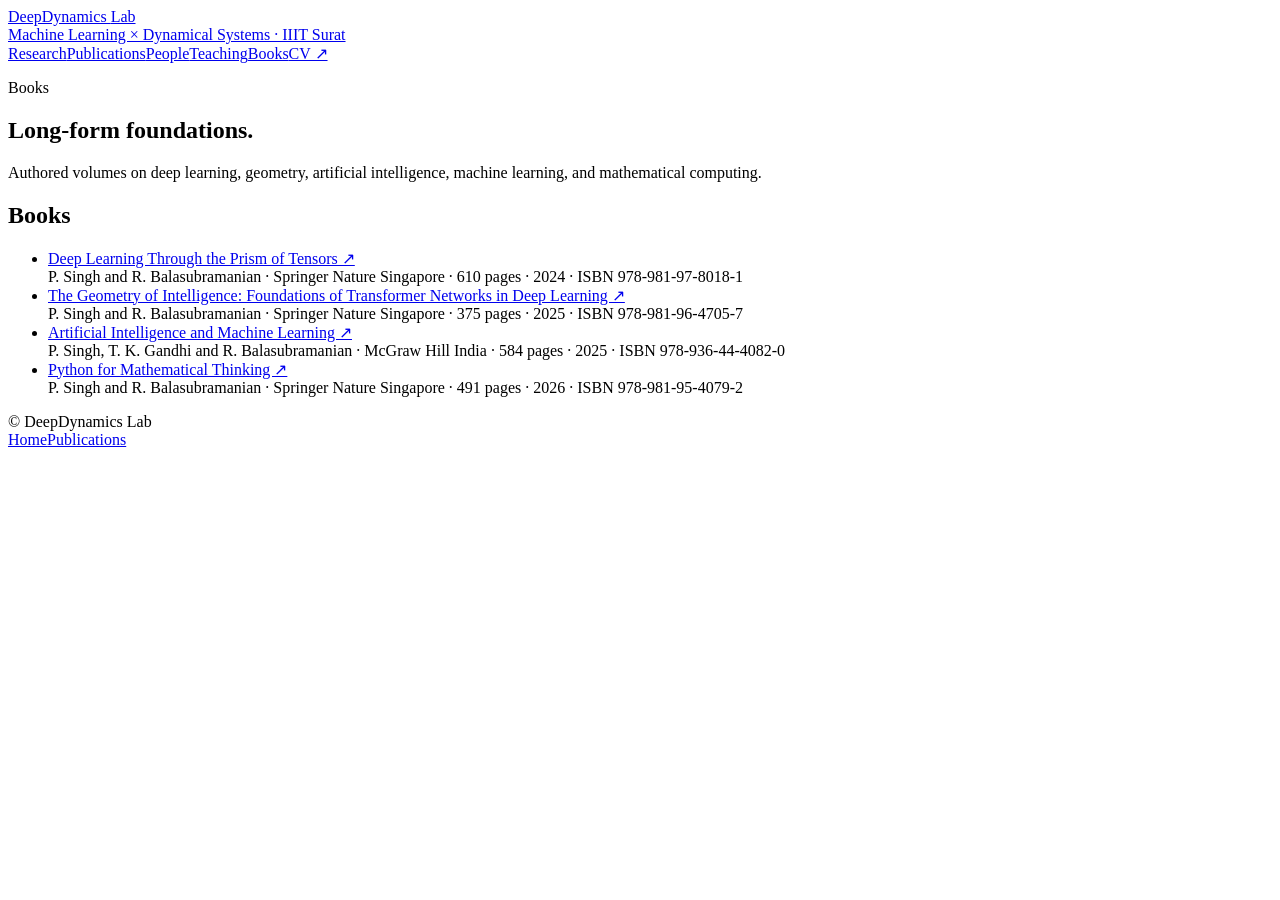
==== books.html @ ac1336f7 "Create books.html" ====
<!doctype html><html lang="en"><head>
<meta charset="utf-8"><meta name="viewport" content="width=device-width, initial-scale=1">
<title>Books — DeepDynamics Lab</title><meta name="description" content="Books authored by the principal investigator of DeepDynamics Lab."><meta name="theme-color" content="#faf9f6"><link rel="stylesheet" href="styles.css"></head><body>
<div class="site"><header class="site-header"><a class="identity" href="index.html"><div class="wordmark">DeepDynamics <span>Lab</span></div><div class="identity-note">Machine Learning × Dynamical Systems · IIIT Surat</div></a><nav><a href="research.html">Research</a><a href="publications.html">Publications</a><a href="people.html">People</a><a href="teaching.html">Teaching</a><a class="active" href="books.html">Books</a><a class="external" href="https://drive.google.com/file/d/1ygMI42JPWckaMPvj8bnyHL1bq5O3bS6b/view" target="_blank" rel="noopener">CV ↗</a></nav></header>
<main>
<section class="page-header"><p class="eyebrow">Books</p><h1>Long-form foundations.</h1><p>Authored volumes on deep learning, geometry, artificial intelligence, machine learning, and mathematical computing.</p></section>
<section class="section"><h2 class="section-title">Books</h2><div class="section-body"><ul class="book-list">
<li class="book-item"><div class="book-title"><a href="https://link.springer.com/book/9789819780181" target="_blank" rel="noopener">Deep Learning Through the Prism of Tensors ↗</a></div><div class="book-meta">P. Singh and R. Balasubramanian · Springer Nature Singapore · 610 pages · 2024 · ISBN 978-981-97-8018-1</div></li>
<li class="book-item"><div class="book-title"><a href="https://link.springer.com/book/9789819647057" target="_blank" rel="noopener">The Geometry of Intelligence: Foundations of Transformer Networks in Deep Learning ↗</a></div><div class="book-meta">P. Singh and R. Balasubramanian · Springer Nature Singapore · 375 pages · 2025 · ISBN 978-981-96-4705-7</div></li>
<li class="book-item"><div class="book-title"><a href="https://www.mheducation.co.in/artificial-intelligence-and-machine-learning-9789364440820-india#tab-label-product-description-title" target="_blank" rel="noopener">Artificial Intelligence and Machine Learning ↗</a></div><div class="book-meta">P. Singh, T. K. Gandhi and R. Balasubramanian · McGraw Hill India · 584 pages · 2025 · ISBN 978-936-44-4082-0</div></li>
<li class="book-item"><div class="book-title"><a href="https://link.springer.com/book/9789819540792" target="_blank" rel="noopener">Python for Mathematical Thinking ↗</a></div><div class="book-meta">P. Singh and R. Balasubramanian · Springer Nature Singapore · 491 pages · 2026 · ISBN 978-981-95-4079-2</div></li>
</ul></div></section>
</main><footer class="site-footer"><div>© <span data-year></span> DeepDynamics Lab</div><div class="footer-links"><a href="index.html">Home</a><a href="publications.html">Publications</a></div></footer></div><script src="script.js"></script></body></html>
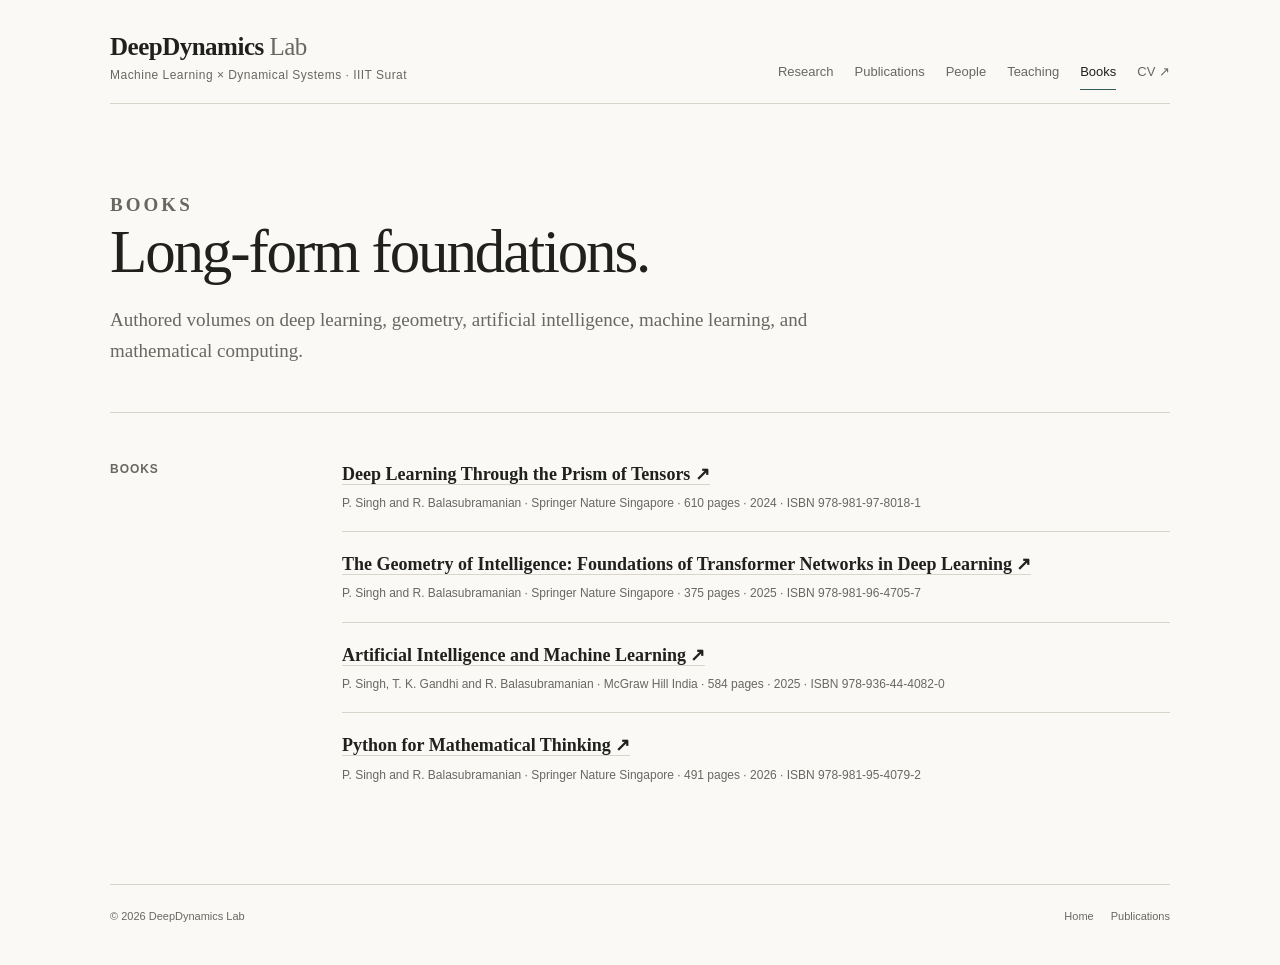
==== commit b32f6d1f: "Update books.html" ====
--- a/books.html
+++ b/books.html
@@ -1,6 +1,6 @@
 <!doctype html><html lang="en"><head>
 <meta charset="utf-8"><meta name="viewport" content="width=device-width, initial-scale=1">
-<title>Books — DeepDynamics Lab</title><meta name="description" content="Books authored by the principal investigator of DeepDynamics Lab."><meta name="theme-color" content="#faf9f6"><link rel="stylesheet" href="styles.css"></head><body>
+<title>Books — DeepDynamics Lab</title><meta name="description" content="Books authored by the principal investigator of DeepDynamics Lab."><meta name="theme-color" content="#faf9f6"><link rel="icon" type="image/png" href="favicon.png"><link rel="stylesheet" href="styles.css"></head><body>
 <div class="site"><header class="site-header"><a class="identity" href="index.html"><div class="wordmark">DeepDynamics <span>Lab</span></div><div class="identity-note">Machine Learning × Dynamical Systems · IIIT Surat</div></a><nav><a href="research.html">Research</a><a href="publications.html">Publications</a><a href="people.html">People</a><a href="teaching.html">Teaching</a><a class="active" href="books.html">Books</a><a class="external" href="https://drive.google.com/file/d/1ygMI42JPWckaMPvj8bnyHL1bq5O3bS6b/view" target="_blank" rel="noopener">CV ↗</a></nav></header>
 <main>
 <section class="page-header"><p class="eyebrow">Books</p><h1>Long-form foundations.</h1><p>Authored volumes on deep learning, geometry, artificial intelligence, machine learning, and mathematical computing.</p></section>
--- a/styles.css
+++ b/styles.css
@@ -0,0 +1,389 @@
+:root {
+  --paper: #faf9f6;
+  --paper-2: #f3f1ec;
+  --ink: #20201e;
+  --muted: #696762;
+  --faint: #918e87;
+  --rule: #d9d5cd;
+  --accent: #315b57;
+  --accent-soft: #e8efed;
+  --max: 1060px;
+  --serif: "Iowan Old Style", "Palatino Linotype", Palatino, "Book Antiqua", Georgia, serif;
+  --sans: Inter, ui-sans-serif, -apple-system, BlinkMacSystemFont, "Segoe UI", Helvetica, Arial, sans-serif;
+}
+
+* { box-sizing: border-box; }
+html { scroll-behavior: smooth; }
+body {
+  margin: 0;
+  background: var(--paper);
+  color: var(--ink);
+  font-family: var(--sans);
+  line-height: 1.62;
+  -webkit-font-smoothing: antialiased;
+  text-rendering: optimizeLegibility;
+}
+
+a { color: inherit; text-decoration: none; }
+a:hover { color: var(--accent); }
+img { max-width: 100%; display: block; }
+
+.site {
+  width: min(calc(100% - 40px), var(--max));
+  margin: 0 auto;
+}
+
+.site-header {
+  display: grid;
+  grid-template-columns: 1fr auto;
+  gap: 28px;
+  align-items: end;
+  padding: 34px 0 18px;
+  border-bottom: 1px solid var(--rule);
+}
+
+.identity { display: inline-block; }
+.wordmark {
+  font-family: var(--serif);
+  font-size: 25px;
+  line-height: 1;
+  letter-spacing: -0.02em;
+  font-weight: 700;
+}
+.wordmark span { font-weight: 400; color: var(--muted); }
+.identity-note {
+  margin-top: 7px;
+  color: var(--muted);
+  font-size: 12px;
+  letter-spacing: .04em;
+}
+
+nav {
+  display: flex;
+  align-items: center;
+  gap: 21px;
+  flex-wrap: wrap;
+  justify-content: flex-end;
+}
+nav a {
+  position: relative;
+  font-size: 13px;
+  color: var(--muted);
+  padding: 3px 0;
+}
+nav a::after {
+  content: "";
+  position: absolute;
+  left: 0;
+  right: 100%;
+  bottom: -5px;
+  height: 1px;
+  background: var(--accent);
+  transition: right .16s ease;
+}
+nav a:hover::after,
+nav a.active::after { right: 0; }
+nav a.active { color: var(--ink); }
+nav a.external::after { display: none; }
+
+main { padding-bottom: 34px; }
+
+.hero {
+  min-height: 510px;
+  display: grid;
+  grid-template-columns: minmax(0, 1fr) 230px;
+  gap: 78px;
+  align-items: center;
+  padding: 72px 0 66px;
+  border-bottom: 1px solid var(--rule);
+}
+.eyebrow {
+  margin: 0 0 17px;
+  color: var(--accent);
+  font-size: 11px;
+  font-weight: 650;
+  letter-spacing: .16em;
+  text-transform: uppercase;
+}
+.hero h1,
+.page-header h1 {
+  font-family: var(--serif);
+  font-weight: 500;
+  letter-spacing: -0.035em;
+}
+.hero h1 {
+  max-width: 760px;
+  margin: 0;
+  font-size: clamp(44px, 6.3vw, 72px);
+  line-height: .99;
+}
+.hero .dek {
+  max-width: 670px;
+  margin: 28px 0 0;
+  color: var(--muted);
+  font-family: var(--serif);
+  font-size: 20px;
+  line-height: 1.55;
+}
+.hero .labline {
+  margin: 19px 0 0;
+  color: var(--muted);
+  font-size: 13px;
+}
+.hero .labline a { border-bottom: 1px solid var(--rule); }
+.hero-links {
+  display: flex;
+  flex-wrap: wrap;
+  gap: 18px 26px;
+  margin-top: 30px;
+}
+.text-link {
+  display: inline-flex;
+  gap: 8px;
+  align-items: baseline;
+  font-size: 13px;
+  font-weight: 650;
+}
+.text-link::after { content: "→"; font-weight: 400; color: var(--faint); transition: transform .15s ease; }
+.text-link:hover::after { transform: translateX(3px); }
+.text-link.external::after { content: "↗"; }
+
+.portrait-wrap { align-self: center; }
+.portrait {
+  width: 210px;
+  aspect-ratio: 1 / 1;
+  object-fit: cover;
+  object-position: center 18%;
+  border-radius: 50%;
+  filter: saturate(.72) contrast(.98);
+  border: 1px solid var(--rule);
+}
+.portrait-caption {
+  margin-top: 11px;
+  color: var(--muted);
+  font-size: 11px;
+  line-height: 1.5;
+}
+.portrait-caption strong { color: var(--ink); font-weight: 650; }
+
+.section {
+  display: grid;
+  grid-template-columns: 190px minmax(0, 1fr);
+  gap: 42px;
+  padding: 47px 0;
+  border-bottom: 1px solid var(--rule);
+}
+.section:last-child { border-bottom: 0; }
+.section-title {
+  margin: 0;
+  font-size: 12px;
+  font-weight: 650;
+  letter-spacing: .08em;
+  text-transform: uppercase;
+  color: var(--muted);
+}
+.section-body { min-width: 0; }
+.section-lead {
+  margin: -5px 0 25px;
+  max-width: 720px;
+  font-family: var(--serif);
+  font-size: 21px;
+  line-height: 1.55;
+}
+
+.work-list,
+.plain-list,
+.people-list,
+.course-list,
+.book-list,
+.link-list,
+.theme-list {
+  list-style: none;
+  margin: 0;
+  padding: 0;
+}
+.work-item {
+  display: grid;
+  grid-template-columns: 62px minmax(0, 1fr);
+  gap: 19px;
+  padding: 18px 0;
+  border-top: 1px solid var(--rule);
+}
+.work-item:first-child { border-top: 0; padding-top: 0; }
+.work-year {
+  color: var(--faint);
+  font-size: 12px;
+  font-variant-numeric: tabular-nums;
+}
+.work-title {
+  margin: 0;
+  font-family: var(--serif);
+  font-size: 18px;
+  line-height: 1.35;
+  font-weight: 600;
+}
+.work-meta {
+  margin-top: 7px;
+  color: var(--muted);
+  font-size: 12px;
+  line-height: 1.55;
+}
+.work-notes {
+  margin-top: 5px;
+  color: var(--faint);
+  font-size: 11px;
+}
+
+.page-header {
+  padding: 65px 0 45px;
+  border-bottom: 1px solid var(--rule);
+}
+.page-header h1 {
+  margin: 0;
+  font-size: clamp(42px, 5vw, 61px);
+  line-height: 1.03;
+}
+.page-header p {
+  max-width: 720px;
+  margin: 21px 0 0;
+  color: var(--muted);
+  font-family: var(--serif);
+  font-size: 19px;
+}
+.page-actions { margin-top: 23px; display: flex; flex-wrap: wrap; gap: 22px; }
+
+.theme-item {
+  display: grid;
+  grid-template-columns: 44px minmax(0, 1fr);
+  gap: 18px;
+  padding: 24px 0;
+  border-top: 1px solid var(--rule);
+}
+.theme-item:first-child { border-top: 0; padding-top: 0; }
+.theme-no { color: var(--faint); font-family: var(--serif); font-size: 15px; }
+.theme-item h2, .theme-item h3 {
+  margin: 0 0 8px;
+  font-family: var(--serif);
+  font-size: 23px;
+  font-weight: 600;
+  letter-spacing: -.015em;
+}
+.theme-item p { margin: 0; color: var(--muted); max-width: 720px; }
+
+.prose {
+  max-width: 760px;
+  font-family: var(--serif);
+  font-size: 18px;
+  line-height: 1.72;
+}
+.prose p { margin: 0 0 1.2em; }
+.prose p:last-child { margin-bottom: 0; }
+
+.inspiration {
+  padding: 19px 0;
+  border-top: 1px solid var(--rule);
+}
+.inspiration:first-child { border-top: 0; padding-top: 0; }
+.inspiration h3 { margin: 0 0 7px; font-family: var(--serif); font-size: 19px; }
+.inspiration p { margin: 0 0 9px; color: var(--muted); font-size: 13px; }
+.inline-links { display: flex; flex-wrap: wrap; gap: 16px; }
+.inline-links a { font-size: 12px; font-weight: 650; border-bottom: 1px solid var(--rule); }
+
+.pi-profile {
+  display: grid;
+  grid-template-columns: minmax(0, 1fr) 180px;
+  gap: 54px;
+  align-items: start;
+}
+.pi-profile h2 { margin: 0 0 5px; font-family: var(--serif); font-size: 29px; font-weight: 600; }
+.pi-role { margin: 0 0 18px; color: var(--muted); font-size: 13px; }
+.pi-profile p { margin: 0 0 18px; max-width: 700px; color: var(--muted); }
+.pi-profile .portrait { width: 180px; }
+.degree-list { list-style: none; padding: 0; margin: 23px 0 0; }
+.degree-list li { padding: 9px 0; border-top: 1px solid var(--rule); font-size: 12px; color: var(--muted); }
+.degree-list strong { display: inline-block; min-width: 58px; color: var(--ink); font-weight: 650; }
+
+.people-list {
+  display: grid;
+  grid-template-columns: repeat(2, minmax(0, 1fr));
+  column-gap: 48px;
+}
+.people-list li { padding: 15px 0; border-top: 1px solid var(--rule); }
+.people-list li:nth-child(-n+2) { border-top: 0; padding-top: 0; }
+.people-name { font-family: var(--serif); font-size: 17px; font-weight: 600; }
+.people-affil { margin-top: 3px; color: var(--muted); font-size: 12px; }
+
+.course-item, .book-item, .resource-item {
+  padding: 18px 0;
+  border-top: 1px solid var(--rule);
+}
+.course-item:first-child, .book-item:first-child, .resource-item:first-child { border-top: 0; padding-top: 0; }
+.course-head { display: flex; justify-content: space-between; gap: 20px; align-items: baseline; }
+.course-title, .book-title, .resource-title {
+  font-family: var(--serif);
+  font-size: 18px;
+  font-weight: 600;
+}
+.course-code { color: var(--faint); font-size: 11px; letter-spacing: .04em; }
+.course-meta, .book-meta, .resource-meta { margin-top: 5px; color: var(--muted); font-size: 12px; }
+.course-item a, .book-item a, .resource-item a { border-bottom: 1px solid var(--rule); }
+
+.contact-line {
+  font-family: var(--serif);
+  font-size: 19px;
+  line-height: 1.55;
+}
+.contact-line a { border-bottom: 1px solid var(--rule); }
+
+.site-footer {
+  display: flex;
+  justify-content: space-between;
+  gap: 24px;
+  flex-wrap: wrap;
+  padding: 23px 0 38px;
+  border-top: 1px solid var(--rule);
+  color: var(--muted);
+  font-size: 11px;
+}
+.footer-links { display: flex; gap: 17px; flex-wrap: wrap; }
+.footer-links a { border-bottom: 1px solid transparent; }
+.footer-links a:hover { border-color: var(--rule); }
+
+@media (max-width: 800px) {
+  .site { width: min(calc(100% - 30px), var(--max)); }
+  .site-header { grid-template-columns: 1fr; align-items: start; gap: 16px; padding-top: 25px; }
+  nav { justify-content: flex-start; gap: 15px 19px; }
+  .hero { grid-template-columns: 1fr 155px; gap: 35px; min-height: 0; padding: 55px 0; }
+  .portrait { width: 155px; }
+  .section { grid-template-columns: 145px minmax(0,1fr); gap: 28px; }
+  .pi-profile { grid-template-columns: 1fr 150px; gap: 30px; }
+  .pi-profile .portrait { width: 150px; }
+}
+
+@media (max-width: 600px) {
+  .site { width: min(calc(100% - 26px), var(--max)); }
+  .identity-note { display: none; }
+  nav { flex-wrap: nowrap; overflow-x: auto; padding-bottom: 7px; scrollbar-width: none; }
+  nav::-webkit-scrollbar { display: none; }
+  .hero { grid-template-columns: 1fr; gap: 36px; padding: 48px 0 42px; }
+  .portrait-wrap { display: grid; grid-template-columns: 120px 1fr; gap: 17px; align-items: end; }
+  .portrait { width: 120px; }
+  .portrait-caption { margin: 0 0 2px; }
+  .hero .dek { font-size: 18px; }
+  .section { grid-template-columns: 1fr; gap: 20px; padding: 35px 0; }
+  .section-title { padding-bottom: 8px; border-bottom: 0; }
+  .work-item { grid-template-columns: 46px minmax(0,1fr); gap: 13px; }
+  .page-header { padding: 48px 0 35px; }
+  .page-header p { font-size: 17px; }
+  .pi-profile { grid-template-columns: 1fr; }
+  .pi-profile .portrait { width: 130px; order: -1; }
+  .people-list { grid-template-columns: 1fr; }
+  .people-list li:nth-child(2) { border-top: 1px solid var(--rule); padding-top: 15px; }
+  .course-head { display: block; }
+  .course-code { display: block; margin-top: 4px; }
+}
+
+@media (prefers-reduced-motion: reduce) {
+  html { scroll-behavior: auto; }
+  nav a::after, .text-link::after { transition: none; }
+}
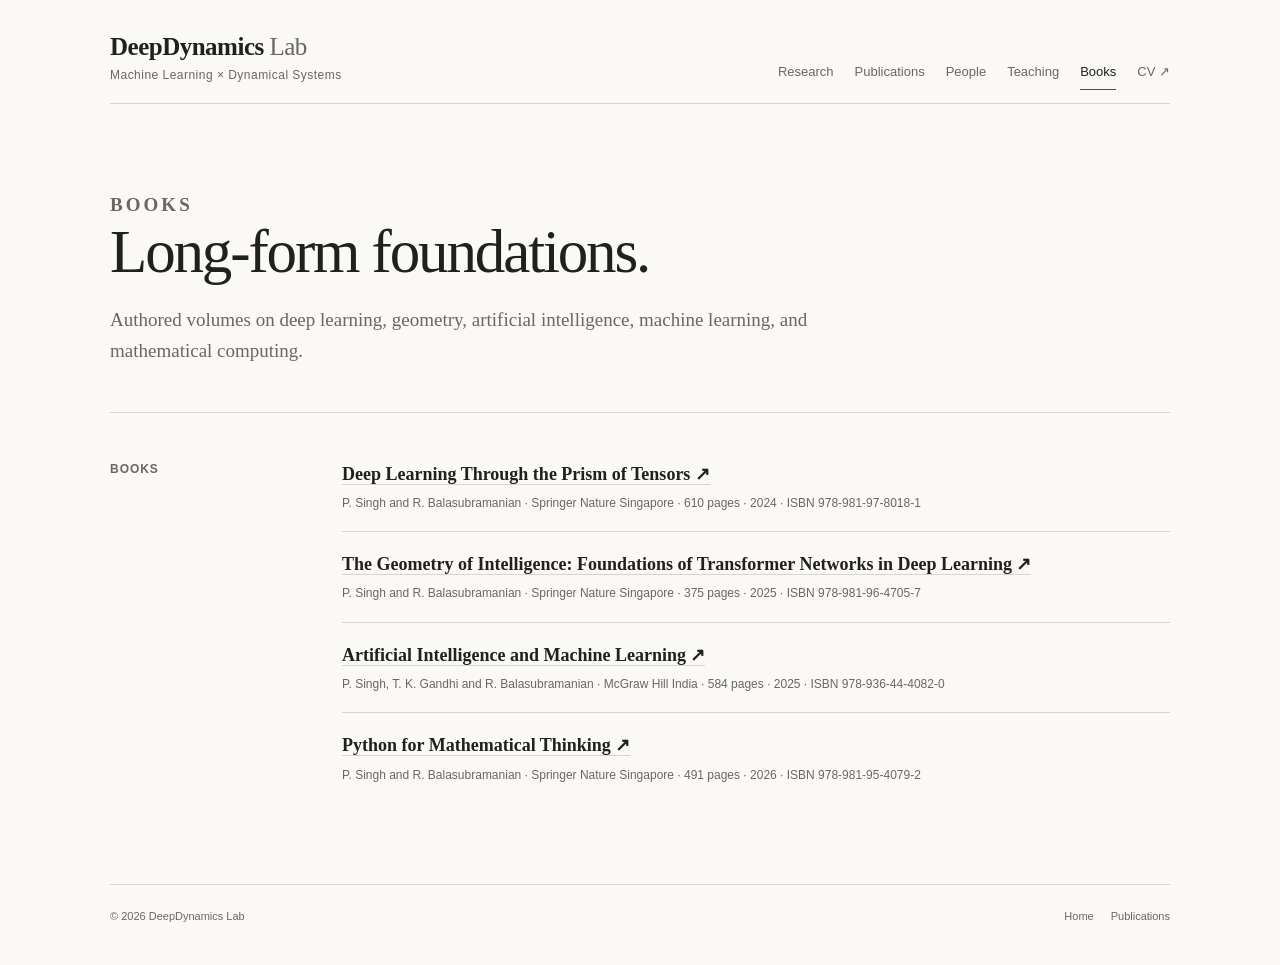
==== commit ada00882: "Update books.html" ====
--- a/books.html
+++ b/books.html
@@ -1,7 +1,7 @@
 <!doctype html><html lang="en"><head>
 <meta charset="utf-8"><meta name="viewport" content="width=device-width, initial-scale=1">
 <title>Books — DeepDynamics Lab</title><meta name="description" content="Books authored by the principal investigator of DeepDynamics Lab."><meta name="theme-color" content="#faf9f6"><link rel="icon" type="image/png" href="favicon.png"><link rel="stylesheet" href="styles.css"></head><body>
-<div class="site"><header class="site-header"><a class="identity" href="index.html"><div class="wordmark">DeepDynamics <span>Lab</span></div><div class="identity-note">Machine Learning × Dynamical Systems · IIIT Surat</div></a><nav><a href="research.html">Research</a><a href="publications.html">Publications</a><a href="people.html">People</a><a href="teaching.html">Teaching</a><a class="active" href="books.html">Books</a><a class="external" href="https://drive.google.com/file/d/1ygMI42JPWckaMPvj8bnyHL1bq5O3bS6b/view" target="_blank" rel="noopener">CV ↗</a></nav></header>
+<div class="site"><header class="site-header"><a class="identity" href="index.html"><div class="wordmark">DeepDynamics <span>Lab</span></div><div class="identity-note">Machine Learning × Dynamical Systems </div></a><nav><a href="research.html">Research</a><a href="publications.html">Publications</a><a href="people.html">People</a><a href="teaching.html">Teaching</a><a class="active" href="books.html">Books</a><a class="external" href="https://drive.google.com/file/d/1ygMI42JPWckaMPvj8bnyHL1bq5O3bS6b/view" target="_blank" rel="noopener">CV ↗</a></nav></header>
 <main>
 <section class="page-header"><p class="eyebrow">Books</p><h1>Long-form foundations.</h1><p>Authored volumes on deep learning, geometry, artificial intelligence, machine learning, and mathematical computing.</p></section>
 <section class="section"><h2 class="section-title">Books</h2><div class="section-body"><ul class="book-list">
--- a/styles.css
+++ b/styles.css
@@ -387,3 +387,422 @@
   html { scroll-behavior: auto; }
   nav a::after, .text-link::after { transition: none; }
 }
+
+
+.hero-art {
+  margin: 0;
+  width: 100%;
+  align-self: center;
+}
+
+.hero-art-frame {
+  position: relative;
+  width: 100%;
+  aspect-ratio: 4 / 3;
+  overflow: hidden;
+  border-radius: 6px;
+  background: #f0eee8;
+}
+
+.hero-art-image {
+  display: block;
+  width: 100%;
+  height: 100%;
+  object-fit: cover;
+}
+
+/* =========================================================
+   HERO
+   ========================================================= */
+
+.hero {
+  display: grid;
+  grid-template-columns: minmax(0, 0.85fr) minmax(0, 1.15fr);
+  gap: clamp(3rem, 6vw, 6rem);
+  align-items: center;
+
+  padding-top: clamp(4rem, 8vw, 7rem);
+  padding-bottom: clamp(4rem, 8vw, 7rem);
+}
+
+.hero-copy {
+  max-width: 640px;
+}
+
+.hero h1 {
+  max-width: 12ch;
+}
+
+.hero .dek {
+  max-width: 590px;
+}
+
+
+/* =========================================================
+   HERO ART
+   ========================================================= */
+
+.hero-art {
+  margin: 0;
+
+  width: 100%;
+  min-width: 0;
+
+  display: flex;
+  align-items: center;
+  justify-content: center;
+}
+
+.hero-art-frame {
+  position: relative;
+
+  width: 100%;
+  min-height: 430px;
+
+  aspect-ratio: 1.35 / 1;
+
+  overflow: hidden;
+
+  /*
+   * No border, shadow, or obvious card treatment.
+   * The artwork should visually merge into the page.
+   */
+  background: transparent;
+}
+
+.hero-art-image {
+  position: absolute;
+
+  width: 118%;
+  height: 118%;
+
+  left: 50%;
+  top: 50%;
+
+  transform: translate(-50%, -50%);
+
+  object-fit: cover;
+  object-position: center;
+
+  display: block;
+}
+
+
+/* =========================================================
+   RESPONSIVE
+   ========================================================= */
+
+@media (max-width: 900px) {
+
+  .hero {
+    grid-template-columns: 1fr;
+    gap: 3rem;
+  }
+
+  .hero-copy {
+    max-width: 700px;
+  }
+
+  .hero h1 {
+    max-width: 15ch;
+  }
+
+  .hero-art {
+    width: 100%;
+  }
+
+  .hero-art-frame {
+    min-height: 360px;
+    aspect-ratio: 16 / 9;
+  }
+
+  .hero-art-image {
+    width: 112%;
+    height: 112%;
+  }
+}
+
+
+@media (max-width: 600px) {
+
+  .hero {
+    padding-top: 3rem;
+    padding-bottom: 4rem;
+    gap: 2.5rem;
+  }
+
+  .hero-art-frame {
+    min-height: 280px;
+    aspect-ratio: 4 / 3;
+  }
+
+  .hero-art-image {
+    width: 120%;
+    height: 120%;
+  }
+}
+
+/* =========================================================
+   HERO
+   ========================================================= */
+
+.hero {
+  position: relative;
+  isolation: isolate;
+
+  min-height: 610px;
+
+  display: flex;
+  align-items: center;
+
+  padding-top: clamp(5rem, 9vw, 8rem);
+  padding-bottom: clamp(5rem, 9vw, 8rem);
+
+  overflow: hidden;
+}
+
+
+/*
+ * Large scientific artwork behind the hero.
+ *
+ * art.png has the same #faf9f6 background as the website,
+ * so it should visually dissolve into the page.
+ */
+
+.hero::before {
+  content: "";
+
+  position: absolute;
+
+  top: 50%;
+  right: -7%;
+
+  width: min(1050px, 78vw);
+  aspect-ratio: 16 / 10;
+
+  transform: translateY(-50%);
+
+  background-image: url("art.png");
+  background-repeat: no-repeat;
+  background-position: center;
+  background-size: contain;
+
+  opacity: 0.82;
+
+  z-index: -2;
+
+  pointer-events: none;
+}
+
+
+/*
+ * Very subtle fade between text and artwork.
+ * This is not intended to visibly look like a gradient.
+ * Its job is simply to maintain text legibility.
+ */
+
+.hero::after {
+  content: "";
+
+  position: absolute;
+  inset: 0;
+
+  background:
+    linear-gradient(
+      90deg,
+      #faf9f6 0%,
+      #faf9f6 31%,
+      rgba(250, 249, 246, 0.96) 39%,
+      rgba(250, 249, 246, 0.72) 49%,
+      rgba(250, 249, 246, 0.18) 66%,
+      rgba(250, 249, 246, 0) 82%
+    );
+
+  z-index: -1;
+
+  pointer-events: none;
+}
+
+
+
+/* =========================================================
+   HERO TEXT
+   ========================================================= */
+
+.hero-copy {
+  position: relative;
+
+  width: min(700px, 58%);
+
+  z-index: 1;
+}
+
+
+.hero .eyebrow {
+  margin-bottom: 1.5rem;
+}
+
+
+.hero h1 {
+  max-width: 13ch;
+
+  margin-top: 0;
+  margin-bottom: 1.6rem;
+}
+
+
+.hero .dek {
+  max-width: 600px;
+
+  margin-bottom: 1.4rem;
+}
+
+
+.hero .labline {
+  max-width: 620px;
+}
+
+
+.hero-links {
+  display: flex;
+  flex-wrap: wrap;
+
+  gap: 0.8rem 1.8rem;
+
+  margin-top: 2rem;
+}
+
+
+
+/* =========================================================
+   TABLET
+   ========================================================= */
+
+@media (max-width: 1000px) {
+
+  .hero {
+    min-height: 590px;
+
+    padding-top: 5rem;
+    padding-bottom: 5rem;
+  }
+
+
+  .hero-copy {
+    width: min(650px, 67%);
+  }
+
+
+  .hero::before {
+    right: -18%;
+
+    width: 900px;
+
+    opacity: 0.68;
+  }
+
+
+  .hero::after {
+    background:
+      linear-gradient(
+        90deg,
+        #faf9f6 0%,
+        #faf9f6 34%,
+        rgba(250, 249, 246, 0.94) 46%,
+        rgba(250, 249, 246, 0.52) 63%,
+        rgba(250, 249, 246, 0) 88%
+      );
+  }
+
+}
+
+
+
+/* =========================================================
+   MOBILE
+   ========================================================= */
+
+@media (max-width: 700px) {
+
+  .hero {
+    min-height: auto;
+
+    display: block;
+
+    padding-top: 4rem;
+    padding-bottom: 19rem;
+  }
+
+
+  .hero-copy {
+    width: 100%;
+    max-width: 620px;
+  }
+
+
+  .hero h1 {
+    max-width: 15ch;
+  }
+
+
+  /*
+   * On narrow screens the art moves beneath the text rather
+   * than sitting directly behind it.
+   */
+
+  .hero::before {
+    top: auto;
+    bottom: -3rem;
+
+    right: 50%;
+
+    width: min(760px, 135vw);
+
+    transform: translateX(50%);
+
+    opacity: 0.78;
+
+    background-position: center bottom;
+  }
+
+
+  .hero::after {
+    background:
+      linear-gradient(
+        180deg,
+        #faf9f6 0%,
+        #faf9f6 58%,
+        rgba(250, 249, 246, 0.90) 68%,
+        rgba(250, 249, 246, 0.20) 84%,
+        rgba(250, 249, 246, 0) 100%
+      );
+  }
+
+}
+
+
+
+/* =========================================================
+   SMALL MOBILE
+   ========================================================= */
+
+@media (max-width: 480px) {
+
+  .hero {
+    padding-top: 3.5rem;
+    padding-bottom: 16rem;
+  }
+
+
+  .hero::before {
+    bottom: -2rem;
+
+    width: 155vw;
+  }
+
+
+  .hero-links {
+    gap: 0.7rem 1.25rem;
+  }
+
+}
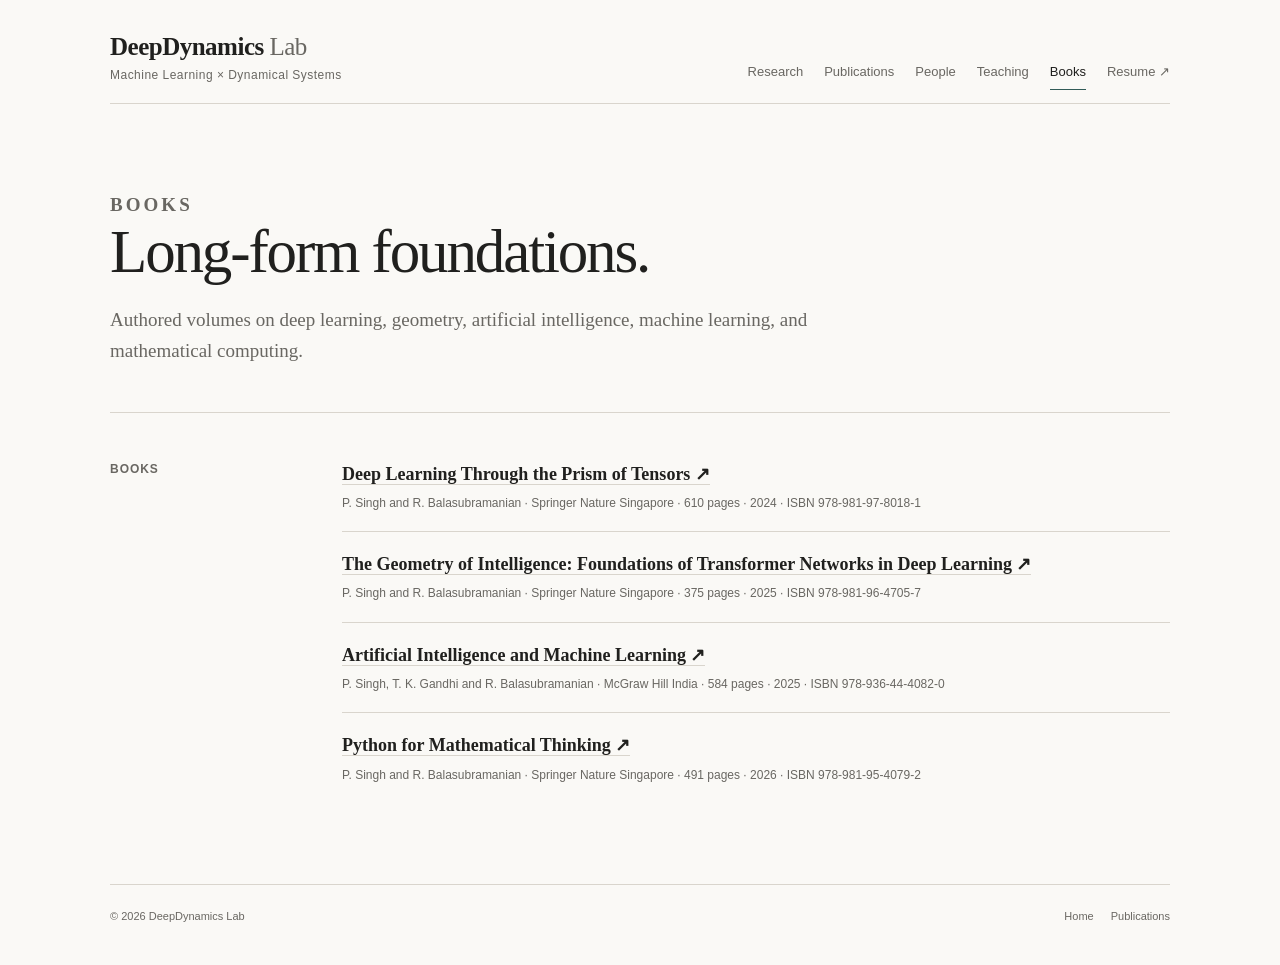
==== commit 5d46b726: "Update books.html" ====
--- a/books.html
+++ b/books.html
@@ -1,7 +1,7 @@
 <!doctype html><html lang="en"><head>
 <meta charset="utf-8"><meta name="viewport" content="width=device-width, initial-scale=1">
 <title>Books — DeepDynamics Lab</title><meta name="description" content="Books authored by the principal investigator of DeepDynamics Lab."><meta name="theme-color" content="#faf9f6"><link rel="icon" type="image/png" href="favicon.png"><link rel="stylesheet" href="styles.css"></head><body>
-<div class="site"><header class="site-header"><a class="identity" href="index.html"><div class="wordmark">DeepDynamics <span>Lab</span></div><div class="identity-note">Machine Learning × Dynamical Systems </div></a><nav><a href="research.html">Research</a><a href="publications.html">Publications</a><a href="people.html">People</a><a href="teaching.html">Teaching</a><a class="active" href="books.html">Books</a><a class="external" href="https://drive.google.com/file/d/1ygMI42JPWckaMPvj8bnyHL1bq5O3bS6b/view" target="_blank" rel="noopener">CV ↗</a></nav></header>
+<div class="site"><header class="site-header"><a class="identity" href="index.html"><div class="wordmark">DeepDynamics <span>Lab</span></div><div class="identity-note">Machine Learning × Dynamical Systems </div></a><nav><a href="research.html">Research</a><a href="publications.html">Publications</a><a href="people.html">People</a><a href="teaching.html">Teaching</a><a class="active" href="books.html">Books</a><a class="external" href="https://drive.google.com/file/d/1pDBHrLN4IbnpTVUFSkuonTu_IJqPFBeE/view" target="_blank" rel="noopener">Resume ↗</a></nav></header>
 <main>
 <section class="page-header"><p class="eyebrow">Books</p><h1>Long-form foundations.</h1><p>Authored volumes on deep learning, geometry, artificial intelligence, machine learning, and mathematical computing.</p></section>
 <section class="section"><h2 class="section-title">Books</h2><div class="section-body"><ul class="book-list">
--- a/styles.css
+++ b/styles.css
@@ -806,3 +806,170 @@
   }
 
 }
+
+
+/* =========================================================
+   MOBILE — keep artwork behind the content
+   ========================================================= */
+
+@media (max-width: 700px) {
+
+  .hero {
+    position: relative;
+    isolation: isolate;
+
+    min-height: 610px;
+
+    display: flex;
+    align-items: center;
+
+    padding-top: 4.5rem;
+    padding-bottom: 4.5rem;
+
+    overflow: hidden;
+  }
+
+
+  .hero-copy {
+    position: relative;
+
+    width: 100%;
+    max-width: 100%;
+
+    z-index: 1;
+  }
+
+
+  .hero h1 {
+    max-width: 14ch;
+  }
+
+
+  .hero .dek {
+    max-width: 34rem;
+  }
+
+
+  .hero .labline {
+    max-width: 32rem;
+  }
+
+
+  /*
+   * Keep art behind the text.
+   * It is deliberately much larger than the viewport so that
+   * the dynamical structure remains visually substantial.
+   */
+
+  .hero::before {
+    content: "";
+
+    position: absolute;
+
+    top: 50%;
+    left: 50%;
+    right: auto;
+    bottom: auto;
+
+    width: 175vw;
+    height: 115%;
+
+    transform: translate(-50%, -50%);
+
+    background-image: url("art.png");
+    background-repeat: no-repeat;
+    background-position: center center;
+    background-size: contain;
+
+    opacity: 0.58;
+
+    z-index: -2;
+
+    pointer-events: none;
+  }
+
+
+  /*
+   * Light veil for readability.
+   * The art remains visible everywhere, but text remains crisp.
+   */
+
+  .hero::after {
+    content: "";
+
+    position: absolute;
+    inset: 0;
+
+    background:
+      linear-gradient(
+        90deg,
+        rgba(250, 249, 246, 0.96) 0%,
+        rgba(250, 249, 246, 0.88) 32%,
+        rgba(250, 249, 246, 0.66) 58%,
+        rgba(250, 249, 246, 0.30) 82%,
+        rgba(250, 249, 246, 0.12) 100%
+      );
+
+    z-index: -1;
+
+    pointer-events: none;
+  }
+
+
+  .hero-links {
+    gap: 0.7rem 1.3rem;
+  }
+
+}
+
+
+/* =========================================================
+   SMALL MOBILE
+   ========================================================= */
+
+@media (max-width: 480px) {
+
+  .hero {
+    min-height: 590px;
+
+    padding-top: 3.75rem;
+    padding-bottom: 3.75rem;
+  }
+
+
+  .hero::before {
+    width: 205vw;
+    height: 110%;
+
+    /*
+     * Slight shift to expose more of the interesting
+     * geometry on narrow portrait screens.
+     */
+    left: 56%;
+
+    opacity: 0.53;
+  }
+
+
+  .hero::after {
+    background:
+      linear-gradient(
+        90deg,
+        rgba(250, 249, 246, 0.97) 0%,
+        rgba(250, 249, 246, 0.90) 36%,
+        rgba(250, 249, 246, 0.67) 64%,
+        rgba(250, 249, 246, 0.26) 100%
+      );
+  }
+
+
+  .hero h1 {
+    max-width: 13ch;
+  }
+
+
+  .hero-links {
+    gap: 0.65rem 1.15rem;
+  }
+
+}
